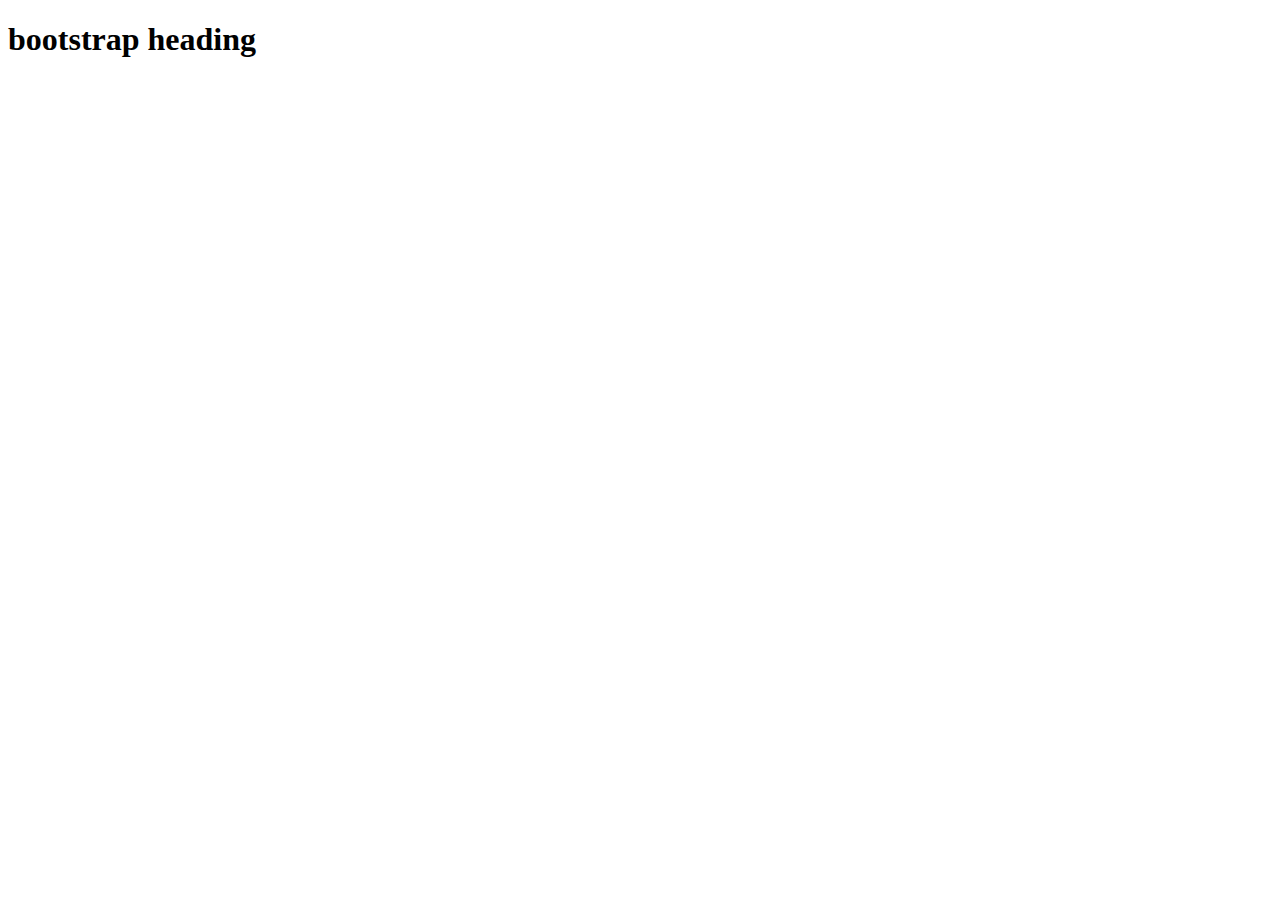
==== bootstrap.html @ 8b85c45c "add bootstrap" ====
<!DOCTYPE html>
<html lang="en">
<head>
    <meta charset="UTF-8">
    <meta name="viewport" content="width=device-width, initial-scale=1.0">
    <title>bootstrap example</title>
</head>
<body>
    <h1>bootstrap heading</h1>
</body>
</html>
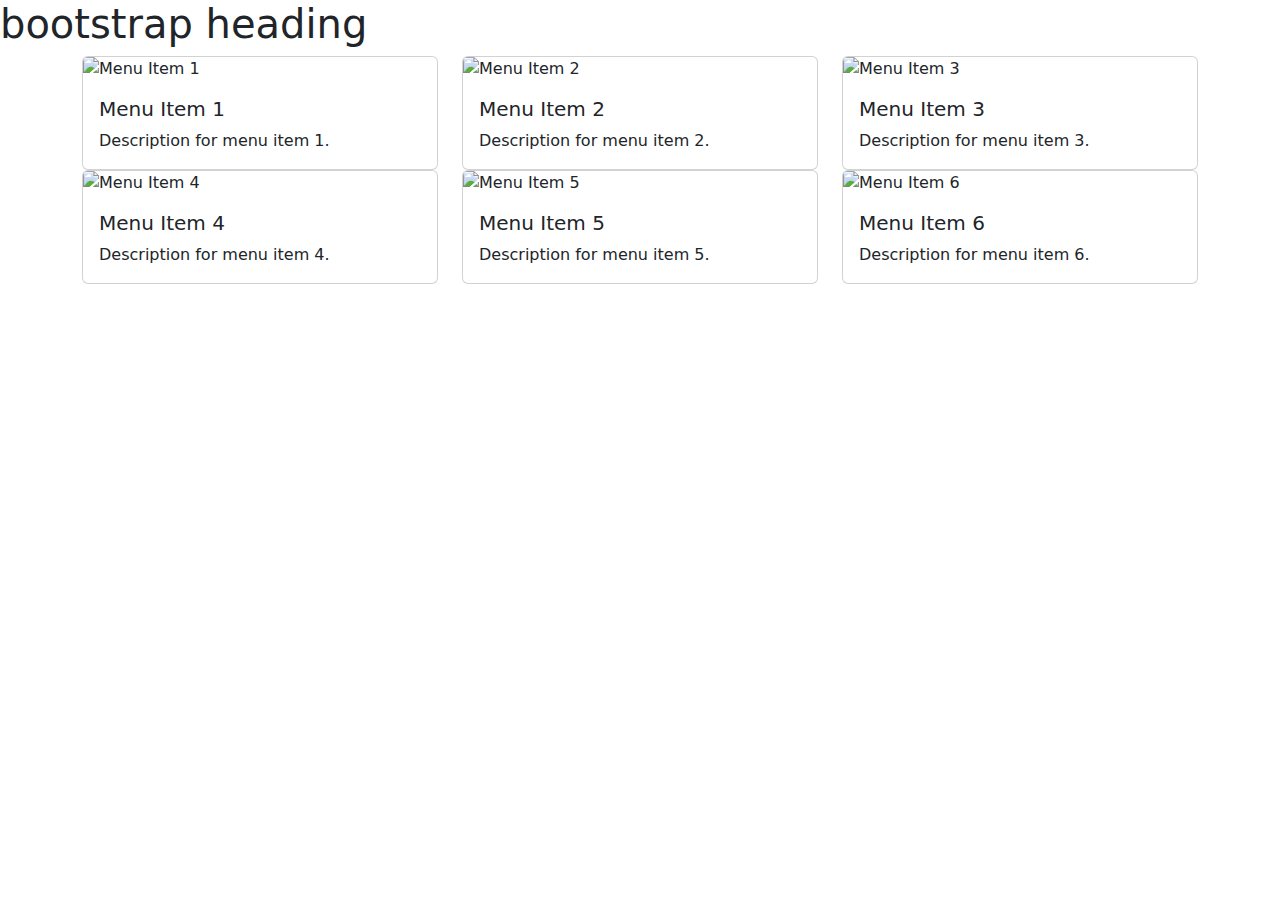
==== commit b6352b4a: "add images" ====
--- a/bootstrap.html
+++ b/bootstrap.html
@@ -4,8 +4,71 @@
     <meta charset="UTF-8">
     <meta name="viewport" content="width=device-width, initial-scale=1.0">
     <title>bootstrap example</title>
+    <link href="https://cdn.jsdelivr.net/npm/bootstrap@5.3.3/dist/css/bootstrap.min.css" rel="stylesheet" integrity="sha384-QWTKZyjpPEjISv5WaRU9OFeRpok6YctnYmDr5pNlyT2bRjXh0JMhjY6hW+ALEwIH" crossorigin="anonymous">
 </head>
 <body>
     <h1>bootstrap heading</h1>
+    <div class="container">
+        <div class="row">
+          <div class="col-md-4">
+            <div class="card">
+              <img src="assets/img4.jpeg" class="card-img-top" alt="Menu Item 1">
+              <div class="card-body">
+                <h5 class="card-title">Menu Item 1</h5>
+                <p class="card-text">Description for menu item 1.</p>
+              </div>
+            </div>
+          </div>
+          <div class="col-md-4">
+            <div class="card">
+              <img src="assets/img3.jpeg" class="card-img-top" alt="Menu Item 2">
+              <div class="card-body">
+                <h5 class="card-title">Menu Item 2</h5>
+                <p class="card-text">Description for menu item 2.</p>
+              </div>
+            </div>
+          </div>
+          <div class="col-md-4">
+            <div class="card">
+              <img src="assets/img1.jpeg" class="card-img-top" alt="Menu Item 3">
+              <div class="card-body">
+                <h5 class="card-title">Menu Item 3</h5>
+                <p class="card-text">Description for menu item 3.</p>
+              </div>
+            </div>
+          </div>
+        </div>
+        <div class="row">
+          <div class="col-md-4">
+            <div class="card">
+              <img src="assets/img4.jpeg" class="card-img-top" alt="Menu Item 4">
+              <div class="card-body">
+                <h5 class="card-title">Menu Item 4</h5>
+                <p class="card-text">Description for menu item 4.</p>
+              </div>
+            </div>
+          </div>
+          <div class="col-md-4">
+            <div class="card">
+              <img src="assets/img2.jpeg" class="card-img-top" alt="Menu Item 5">
+              <div class="card-body">
+                <h5 class="card-title">Menu Item 5</h5>
+                <p class="card-text">Description for menu item 5.</p>
+              </div>
+            </div>
+          </div>
+          <div class="col-md-4">
+            <div class="card">
+              <img src="assets/img1.jpeg" class="card-img-top" alt="Menu Item 6">
+              <div class="card-body">
+                <h5 class="card-title">Menu Item 6</h5>
+                <p class="card-text">Description for menu item 6.</p>
+              </div>
+            </div>
+          </div>
+        </div>
+      </div>
+      
 </body>
+<script src="https://cdn.jsdelivr.net/npm/bootstrap@5.3.3/dist/js/bootstrap.bundle.min.js" integrity="sha384-YvpcrYf0tY3lHB60NNkmXc5s9fDVZLESaAA55NDzOxhy9GkcIdslK1eN7N6jIeHz" crossorigin="anonymous"></script>
 </html>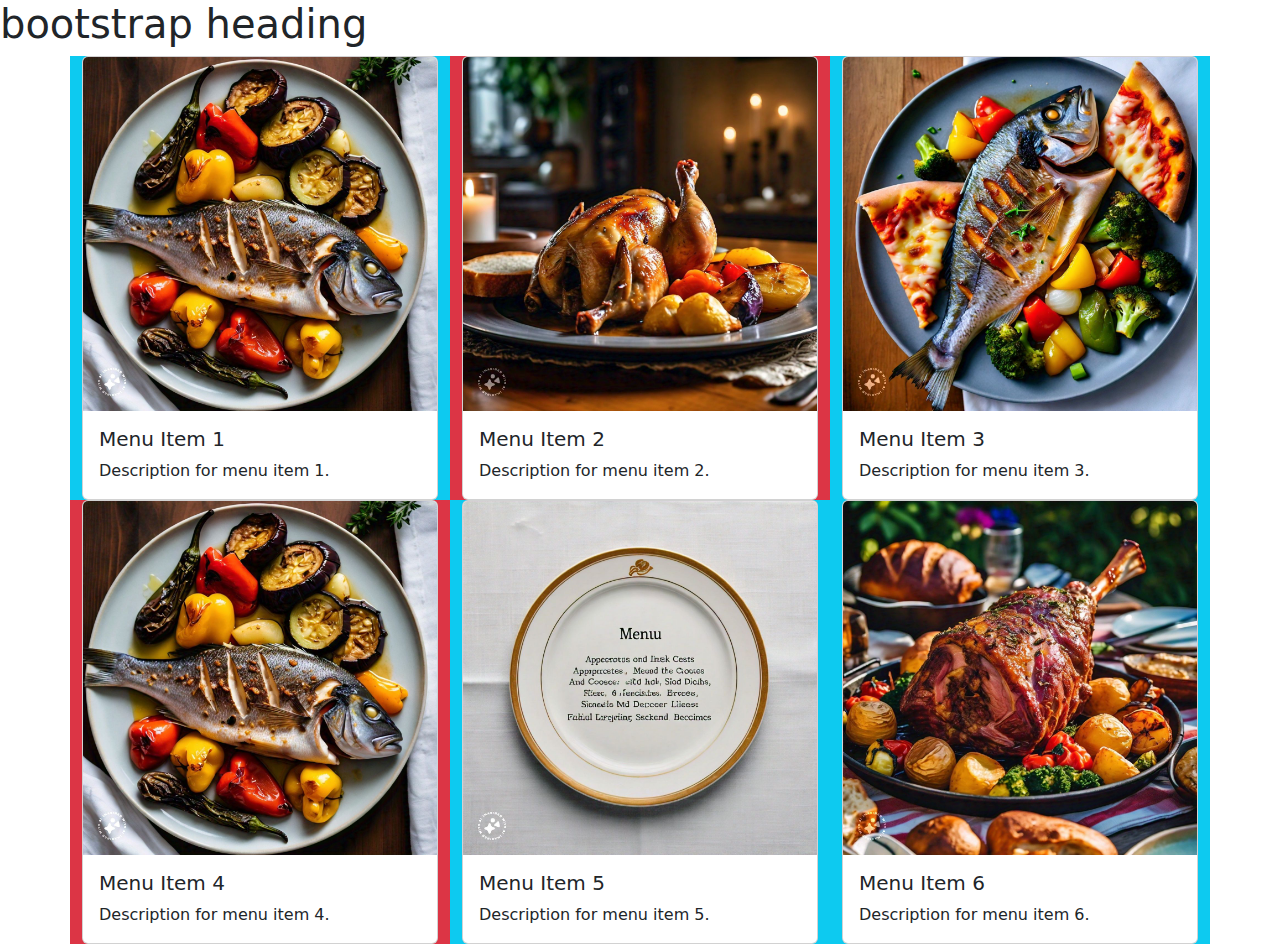
==== commit fbf2d65f: "update bootstrap" ====
--- a/bootstrap.html
+++ b/bootstrap.html
@@ -10,7 +10,7 @@
     <h1>bootstrap heading</h1>
     <div class="container">
         <div class="row">
-          <div class="col-md-4">
+          <div class="col-md-4 col-sm-6 bg-info">
             <div class="card">
               <img src="assets/img4.jpeg" class="card-img-top" alt="Menu Item 1">
               <div class="card-body">
@@ -19,7 +19,7 @@
               </div>
             </div>
           </div>
-          <div class="col-md-4">
+          <div class="col-md-4 col-sm-6 bg-danger">
             <div class="card">
               <img src="assets/img3.jpeg" class="card-img-top" alt="Menu Item 2">
               <div class="card-body">
@@ -28,9 +28,9 @@
               </div>
             </div>
           </div>
-          <div class="col-md-4">
+          <div class="col-md-4 col-sm-6 bg-info">
             <div class="card">
-              <img src="assets/img1.jpeg" class="card-img-top" alt="Menu Item 3">
+              <img src="assets/img8.jpeg" class="card-img-top" alt="Menu Item 3">
               <div class="card-body">
                 <h5 class="card-title">Menu Item 3</h5>
                 <p class="card-text">Description for menu item 3.</p>
@@ -39,7 +39,7 @@
           </div>
         </div>
         <div class="row">
-          <div class="col-md-4">
+          <div class="col-md-4 col-sm-6 bg-danger">
             <div class="card">
               <img src="assets/img4.jpeg" class="card-img-top" alt="Menu Item 4">
               <div class="card-body">
@@ -48,7 +48,7 @@
               </div>
             </div>
           </div>
-          <div class="col-md-4">
+          <div class="col-md-4 col-sm-6 bg-info">
             <div class="card">
               <img src="assets/img2.jpeg" class="card-img-top" alt="Menu Item 5">
               <div class="card-body">
@@ -57,7 +57,7 @@
               </div>
             </div>
           </div>
-          <div class="col-md-4">
+          <div class="col-md-4 col-sm-6 bg-info">
             <div class="card">
               <img src="assets/img1.jpeg" class="card-img-top" alt="Menu Item 6">
               <div class="card-body">
